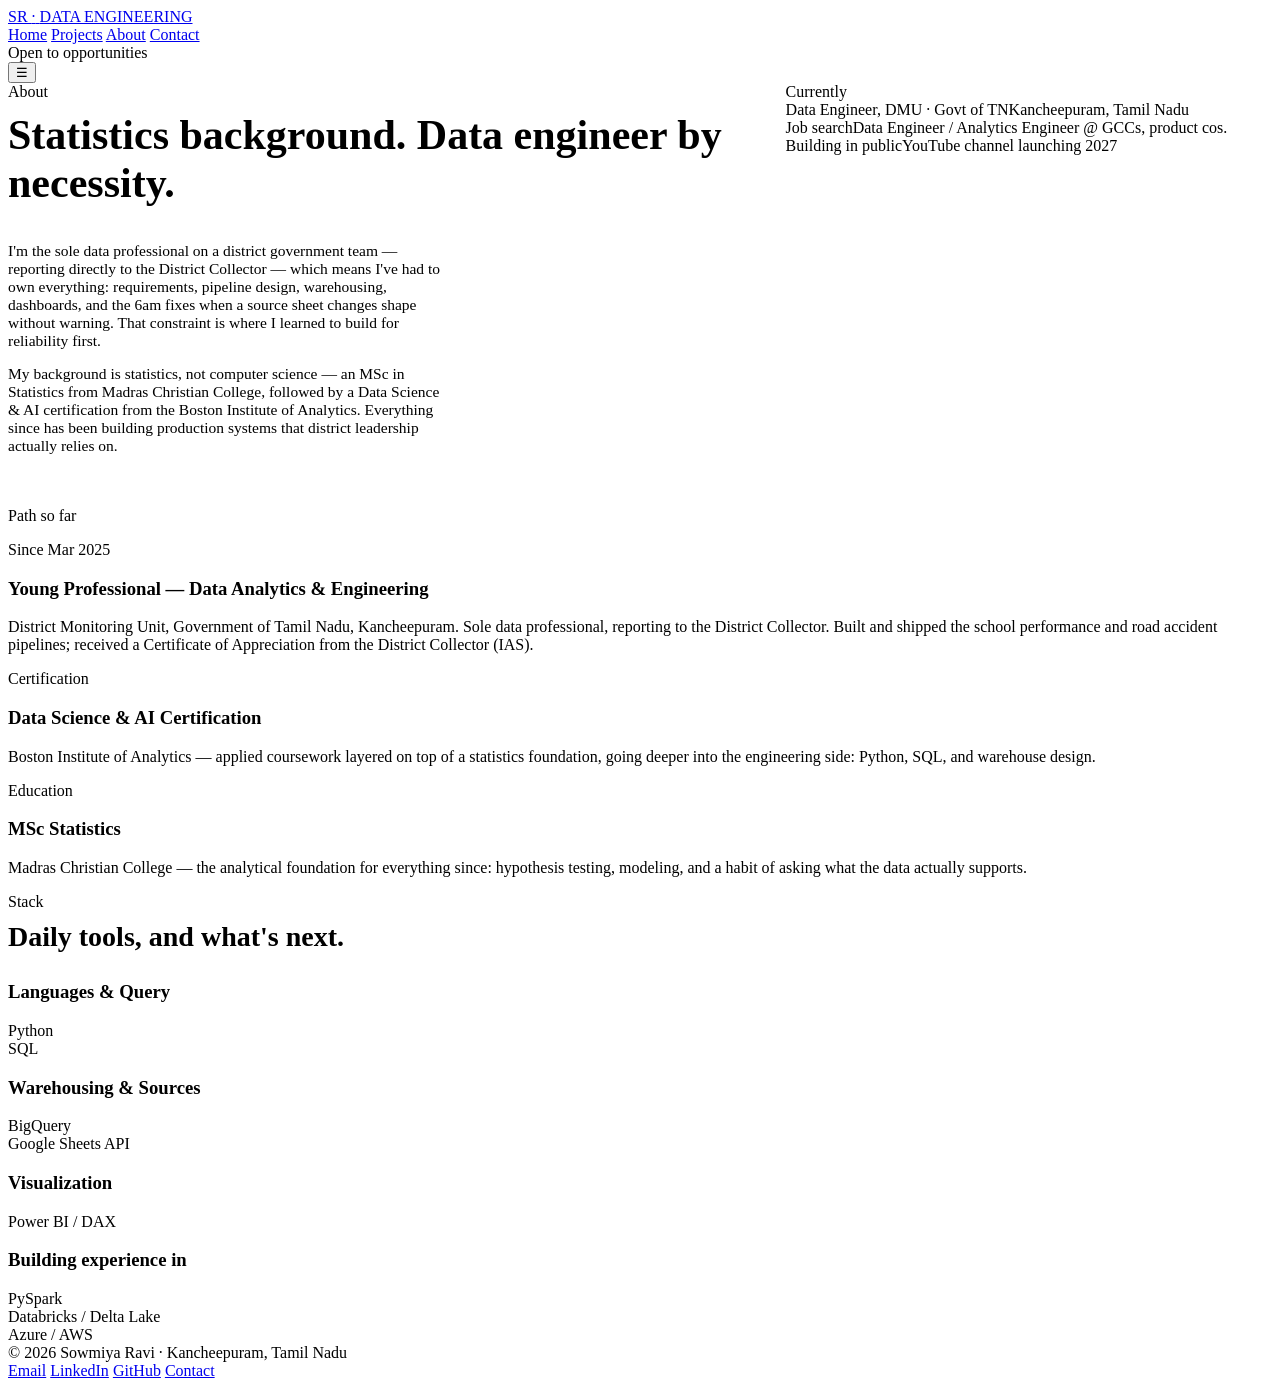
==== about.html @ 7896cc2b "Add files via upload" ====
<!DOCTYPE html>
<html lang="en">
<head>
<meta charset="UTF-8">
<meta name="viewport" content="width=device-width, initial-scale=1.0">
<title>About — Sowmiya Ravi</title>
<link rel="preconnect" href="https://fonts.googleapis.com">
<link rel="preconnect" href="https://fonts.gstatic.com" crossorigin>
<link href="https://fonts.googleapis.com/css2?family=Fraunces:ital,wght@0,300..700;1,400..600&family=Inter:wght@400;500;600;700&family=IBM+Plex+Mono:wght@400;500;600&display=swap" rel="stylesheet">
<link rel="stylesheet" href="css/style.css">
</head>
<body>

<header class="site-header">
  <div class="wrap header-inner">
    <a href="index.html" class="logo">SR <span class="logo-dot">·</span> <span class="logo-sub">DATA ENGINEERING</span></a>
    <nav class="site-nav">
      <a href="index.html">Home</a>
      <a href="projects.html">Projects</a>
      <a href="about.html">About</a>
      <a href="contact.html">Contact</a>
    </nav>
    <div class="status-pill"><span class="dot"></span>Open to opportunities</div>
    <button class="nav-toggle" aria-label="Toggle navigation">☰</button>
  </div>
</header>

<main>
  <section style="padding-bottom:36px;">
    <div class="wrap" style="display:grid;grid-template-columns:1.2fr 0.8fr;gap:48px;align-items:start;">
      <div>
        <span class="eyebrow">About</span>
        <h1 style="font-size:clamp(28px,3.6vw,42px);margin-top:10px;">Statistics background. Data engineer by necessity.</h1>
        <p style="color:var(--ink-soft);font-size:15.5px;margin-top:18px;max-width:56ch;">
          I'm the sole data professional on a district government team — reporting directly to the District Collector — which means I've had to own everything: requirements, pipeline design, warehousing, dashboards, and the 6am fixes when a source sheet changes shape without warning. That constraint is where I learned to build for reliability first.
        </p>
        <p style="color:var(--ink-soft);font-size:15.5px;margin-top:14px;max-width:56ch;">
          My background is statistics, not computer science — an MSc in Statistics from Madras Christian College, followed by a Data Science &amp; AI certification from the Boston Institute of Analytics. Everything since has been building production systems that district leadership actually relies on.
        </p>
      </div>
      <div class="trace">
        <span class="trace-title">Currently</span>
        <div class="trace-path">
          <div class="trace-step on"><span class="t-name">Data Engineer, DMU · Govt of TN</span><span class="t-meta">Kancheepuram, Tamil Nadu</span></div>
          <div class="trace-step on"><span class="t-name">Job search</span><span class="t-meta">Data Engineer / Analytics Engineer @ GCCs, product cos.</span></div>
          <div class="trace-step on"><span class="t-name">Building in public</span><span class="t-meta">YouTube channel launching 2027</span></div>
        </div>
      </div>
    </div>
  </section>

  <!-- TIMELINE -->
  <section class="reveal">
    <div class="wrap">
      <span class="eyebrow">Path so far</span>
      <div class="timeline" style="margin-top:16px;">
        <div class="tl-row">
          <div class="tl-when">Since Mar 2025</div>
          <div class="tl-what">
            <h3>Young Professional — Data Analytics &amp; Engineering</h3>
            <p>District Monitoring Unit, Government of Tamil Nadu, Kancheepuram. Sole data professional, reporting to the District Collector. Built and shipped the school performance and road accident pipelines; received a Certificate of Appreciation from the District Collector (IAS).</p>
          </div>
        </div>
        <div class="tl-row">
          <div class="tl-when">Certification</div>
          <div class="tl-what">
            <h3>Data Science &amp; AI Certification</h3>
            <p>Boston Institute of Analytics — applied coursework layered on top of a statistics foundation, going deeper into the engineering side: Python, SQL, and warehouse design.</p>
          </div>
        </div>
        <div class="tl-row">
          <div class="tl-when">Education</div>
          <div class="tl-what">
            <h3>MSc Statistics</h3>
            <p>Madras Christian College — the analytical foundation for everything since: hypothesis testing, modeling, and a habit of asking what the data actually supports.</p>
          </div>
        </div>
      </div>
    </div>
  </section>

  <!-- SKILLS -->
  <section class="reveal">
    <div class="wrap">
      <span class="eyebrow">Stack</span>
      <h2 style="margin-top:10px;margin-bottom:28px;font-size:clamp(22px,2.6vw,28px);">Daily tools, and what's next.</h2>
      <div class="skill-grid">
        <div class="skill-group">
          <h3>Languages &amp; Query</h3>
          <div class="skill-item"><span>Python</span><span class="dots"><span class="f"></span><span class="f"></span><span class="f"></span><span class="f"></span><span></span></span></div>
          <div class="skill-item"><span>SQL</span><span class="dots"><span class="f"></span><span class="f"></span><span class="f"></span><span class="f"></span><span class="f"></span></span></div>
        </div>
        <div class="skill-group">
          <h3>Warehousing &amp; Sources</h3>
          <div class="skill-item"><span>BigQuery</span><span class="dots"><span class="f"></span><span class="f"></span><span class="f"></span><span class="f"></span><span class="f"></span></span></div>
          <div class="skill-item"><span>Google Sheets API</span><span class="dots"><span class="f"></span><span class="f"></span><span class="f"></span><span class="f"></span><span></span></span></div>
        </div>
        <div class="skill-group">
          <h3>Visualization</h3>
          <div class="skill-item"><span>Power BI / DAX</span><span class="dots"><span class="f"></span><span class="f"></span><span class="f"></span><span class="f"></span><span></span></span></div>
        </div>
        <div class="skill-group">
          <h3>Building experience in</h3>
          <div class="skill-item"><span>PySpark</span><span class="dots"><span class="f"></span><span class="f"></span><span class="f"></span><span></span><span></span></span></div>
          <div class="skill-item"><span>Databricks / Delta Lake</span><span class="dots"><span class="f"></span><span class="f"></span><span class="f"></span><span></span><span></span></span></div>
          <div class="skill-item"><span>Azure / AWS</span><span class="dots"><span class="f"></span><span class="f"></span><span></span><span></span><span></span></span></div>
        </div>
      </div>
    </div>
  </section>
</main>

<footer class="site-footer">
  <div class="wrap footer-inner">
    <span>© 2026 Sowmiya Ravi · Kancheepuram, Tamil Nadu</span>
    <div class="footer-links">
      <a href="mailto:sowmiya.ravi@example.com">Email</a>
      <a href="#">LinkedIn</a>
      <a href="#">GitHub</a>
      <a href="contact.html">Contact</a>
    </div>
  </div>
</footer>

<script src="js/script.js"></script>
</body>
</html>
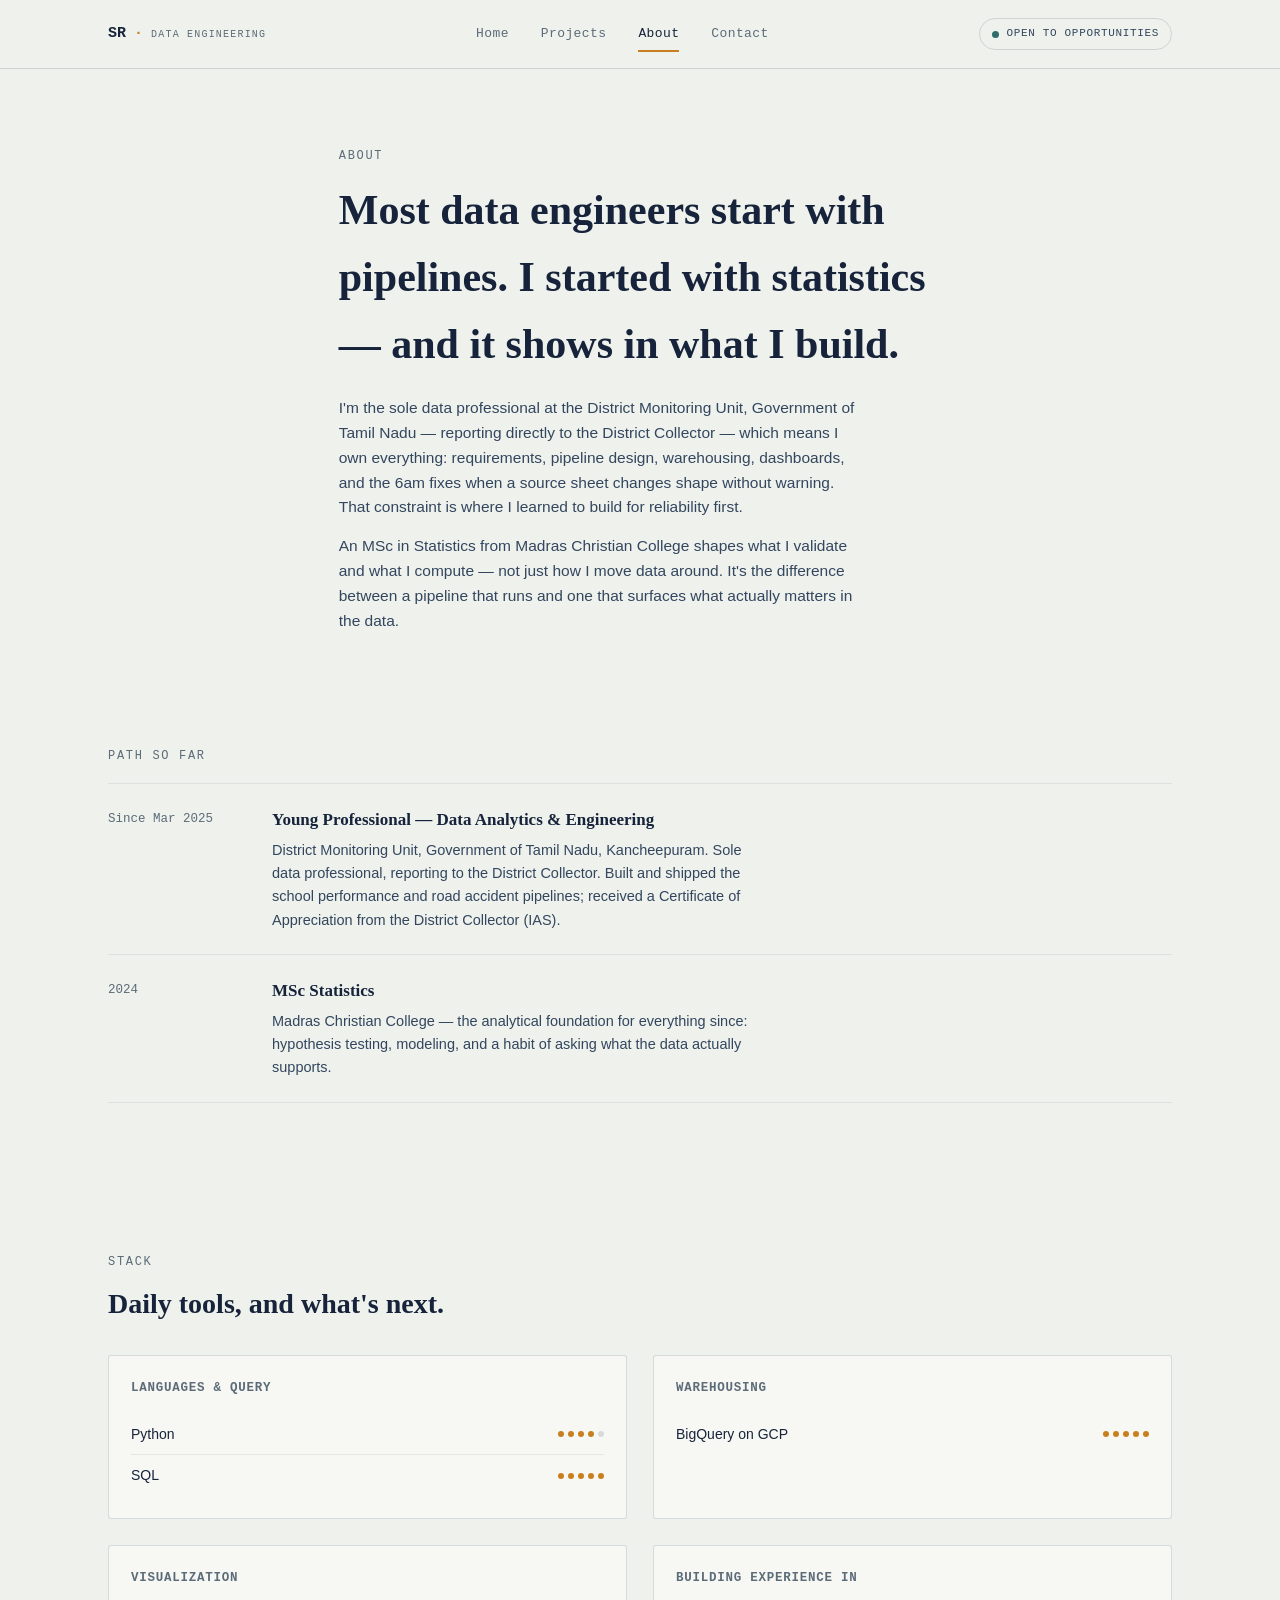
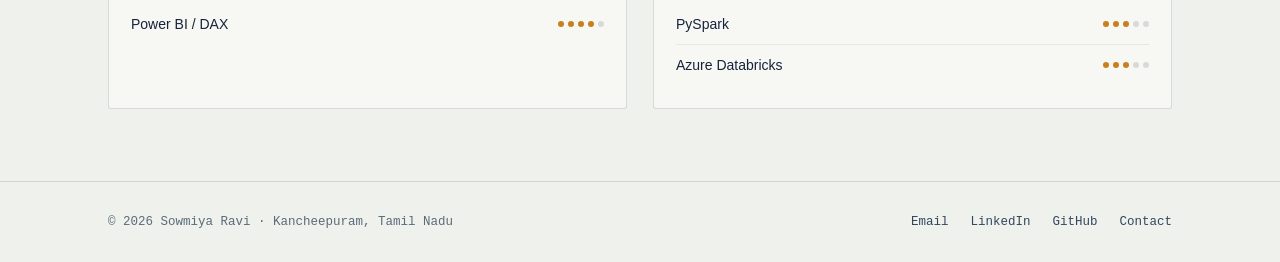
==== commit 314fb37b: "Add files via upload" ====
--- a/about.html
+++ b/about.html
@@ -27,25 +27,15 @@
 
 <main>
   <section style="padding-bottom:36px;">
-    <div class="wrap" style="display:grid;grid-template-columns:1.2fr 0.8fr;gap:48px;align-items:start;">
-      <div>
-        <span class="eyebrow">About</span>
-        <h1 style="font-size:clamp(28px,3.6vw,42px);margin-top:10px;">Statistics background. Data engineer by necessity.</h1>
-        <p style="color:var(--ink-soft);font-size:15.5px;margin-top:18px;max-width:56ch;">
-          I'm the sole data professional on a district government team — reporting directly to the District Collector — which means I've had to own everything: requirements, pipeline design, warehousing, dashboards, and the 6am fixes when a source sheet changes shape without warning. That constraint is where I learned to build for reliability first.
-        </p>
-        <p style="color:var(--ink-soft);font-size:15.5px;margin-top:14px;max-width:56ch;">
-          My background is statistics, not computer science — an MSc in Statistics from Madras Christian College, followed by a Data Science &amp; AI certification from the Boston Institute of Analytics. Everything since has been building production systems that district leadership actually relies on.
-        </p>
-      </div>
-      <div class="trace">
-        <span class="trace-title">Currently</span>
-        <div class="trace-path">
-          <div class="trace-step on"><span class="t-name">Data Engineer, DMU · Govt of TN</span><span class="t-meta">Kancheepuram, Tamil Nadu</span></div>
-          <div class="trace-step on"><span class="t-name">Job search</span><span class="t-meta">Data Engineer / Analytics Engineer @ GCCs, product cos.</span></div>
-          <div class="trace-step on"><span class="t-name">Building in public</span><span class="t-meta">YouTube channel launching 2027</span></div>
-        </div>
-      </div>
+    <div class="wrap" style="max-width:74ch;">
+      <span class="eyebrow">About</span>
+      <h1 style="font-size:clamp(28px,3.6vw,42px);margin-top:10px;">Most data engineers start with pipelines. I started with statistics — and it shows in what I build.</h1>
+      <p style="color:var(--ink-soft);font-size:15.5px;margin-top:18px;max-width:60ch;">
+        I'm the sole data professional at the District Monitoring Unit, Government of Tamil Nadu — reporting directly to the District Collector — which means I own everything: requirements, pipeline design, warehousing, dashboards, and the 6am fixes when a source sheet changes shape without warning. That constraint is where I learned to build for reliability first.
+      </p>
+      <p style="color:var(--ink-soft);font-size:15.5px;margin-top:14px;max-width:60ch;">
+        An MSc in Statistics from Madras Christian College shapes what I validate and what I compute — not just how I move data around. It's the difference between a pipeline that runs and one that surfaces what actually matters in the data.
+      </p>
     </div>
   </section>
 
@@ -62,14 +52,7 @@
           </div>
         </div>
         <div class="tl-row">
-          <div class="tl-when">Certification</div>
-          <div class="tl-what">
-            <h3>Data Science &amp; AI Certification</h3>
-            <p>Boston Institute of Analytics — applied coursework layered on top of a statistics foundation, going deeper into the engineering side: Python, SQL, and warehouse design.</p>
-          </div>
-        </div>
-        <div class="tl-row">
-          <div class="tl-when">Education</div>
+          <div class="tl-when">2024</div>
           <div class="tl-what">
             <h3>MSc Statistics</h3>
             <p>Madras Christian College — the analytical foundation for everything since: hypothesis testing, modeling, and a habit of asking what the data actually supports.</p>
@@ -91,9 +74,8 @@
           <div class="skill-item"><span>SQL</span><span class="dots"><span class="f"></span><span class="f"></span><span class="f"></span><span class="f"></span><span class="f"></span></span></div>
         </div>
         <div class="skill-group">
-          <h3>Warehousing &amp; Sources</h3>
-          <div class="skill-item"><span>BigQuery</span><span class="dots"><span class="f"></span><span class="f"></span><span class="f"></span><span class="f"></span><span class="f"></span></span></div>
-          <div class="skill-item"><span>Google Sheets API</span><span class="dots"><span class="f"></span><span class="f"></span><span class="f"></span><span class="f"></span><span></span></span></div>
+          <h3>Warehousing</h3>
+          <div class="skill-item"><span>BigQuery on GCP</span><span class="dots"><span class="f"></span><span class="f"></span><span class="f"></span><span class="f"></span><span class="f"></span></span></div>
         </div>
         <div class="skill-group">
           <h3>Visualization</h3>
@@ -102,8 +84,7 @@
         <div class="skill-group">
           <h3>Building experience in</h3>
           <div class="skill-item"><span>PySpark</span><span class="dots"><span class="f"></span><span class="f"></span><span class="f"></span><span></span><span></span></span></div>
-          <div class="skill-item"><span>Databricks / Delta Lake</span><span class="dots"><span class="f"></span><span class="f"></span><span class="f"></span><span></span><span></span></span></div>
-          <div class="skill-item"><span>Azure / AWS</span><span class="dots"><span class="f"></span><span class="f"></span><span></span><span></span><span></span></span></div>
+          <div class="skill-item"><span>Azure Databricks</span><span class="dots"><span class="f"></span><span class="f"></span><span class="f"></span><span></span><span></span></span></div>
         </div>
       </div>
     </div>
@@ -114,9 +95,9 @@
   <div class="wrap footer-inner">
     <span>© 2026 Sowmiya Ravi · Kancheepuram, Tamil Nadu</span>
     <div class="footer-links">
-      <a href="mailto:sowmiya.ravi@example.com">Email</a>
-      <a href="#">LinkedIn</a>
-      <a href="#">GitHub</a>
+      <a href="mailto:sowmiyar1022@gmail.com">Email</a>
+      <a href="https://www.linkedin.com/in/sowmiyarvm/" target="_blank" rel="noopener">LinkedIn</a>
+      <a href="https://github.com/sowmiya-2210" target="_blank" rel="noopener">GitHub</a>
       <a href="contact.html">Contact</a>
     </div>
   </div>
--- a/css/style.css
+++ b/css/style.css
@@ -0,0 +1,290 @@
+/* =========================================================
+   SOWMIYA RAVI — PORTFOLIO
+   Design concept: "Field Record" — the visual language of a
+   district monitoring console. Sowmiya's real work turns raw
+   field data (school registers, accident FIRs) into pipelines
+   and dashboards a District Collector reads every morning.
+   The site borrows that vocabulary: record IDs, status dots,
+   monospace stats, thin ruled lines, a traced data path.
+   ========================================================= */
+
+:root{
+  --paper:      #EEF1EC;
+  --paper-dim:  #E4E8E1;
+  --card:       #F7F8F4;
+  --ink:        #16233A;
+  --ink-soft:   #33465E;
+  --slate:      #5C6B78;
+  --slate-dim:  #8C97A2;
+  --amber:      #C97F1E;
+  --amber-soft: #E7B266;
+  --teal:       #2E6E68;
+  --line:       rgba(22,35,58,0.14);
+  --line-soft:  rgba(22,35,58,0.08);
+
+  --display: "Fraunces", "Iowan Old Style", Georgia, serif;
+  --body:    "Inter", -apple-system, BlinkMacSystemFont, "Segoe UI", sans-serif;
+  --mono:    "IBM Plex Mono", "SFMono-Regular", Menlo, monospace;
+
+  --wrap: 1120px;
+  --radius: 3px;
+}
+
+*{ box-sizing: border-box; }
+html{ scroll-behavior: smooth; }
+body{
+  margin:0;
+  background: var(--paper);
+  color: var(--ink);
+  font-family: var(--body);
+  font-size: 16px;
+  line-height: 1.6;
+  -webkit-font-smoothing: antialiased;
+}
+@media (prefers-reduced-motion: reduce){
+  html{ scroll-behavior:auto; }
+  *{ animation-duration: 0.01ms !important; animation-iteration-count:1 !important; transition-duration: 0.01ms !important; }
+}
+
+.wrap{ max-width: var(--wrap); margin: 0 auto; padding: 0 28px; }
+
+a{ color: inherit; text-decoration: none; }
+:focus-visible{ outline: 2px solid var(--amber); outline-offset: 3px; }
+
+h1,h2,h3{ font-family: var(--display); font-weight: 600; margin: 0; color: var(--ink); }
+p{ margin: 0; }
+
+.eyebrow{
+  font-family: var(--mono);
+  font-size: 12px;
+  letter-spacing: 0.14em;
+  text-transform: uppercase;
+  color: var(--slate);
+}
+.eyebrow .amber{ color: var(--amber); }
+
+/* ---------- HEADER ---------- */
+.site-header{
+  position: sticky; top:0; z-index: 50;
+  background: rgba(238,241,236,0.92);
+  backdrop-filter: blur(6px);
+  border-bottom: 1px solid var(--line);
+}
+.header-inner{
+  display:flex; align-items:center; justify-content:space-between;
+  height: 68px;
+}
+.logo{
+  display:flex; align-items:baseline; gap:8px;
+  font-family: var(--mono); font-weight:600; font-size: 15px; color: var(--ink);
+}
+.logo .logo-dot{ color: var(--amber); }
+.logo .logo-sub{ font-size: 10px; letter-spacing: 0.12em; color: var(--slate); font-weight:500; }
+
+.site-nav{ display:flex; gap: 32px; }
+.site-nav a{
+  font-family: var(--mono); font-size: 13px; color: var(--slate);
+  letter-spacing: 0.03em; position:relative; padding: 4px 0;
+}
+.site-nav a:hover{ color: var(--ink); }
+.site-nav a.active{ color: var(--ink); }
+.site-nav a.active::after{
+  content:""; position:absolute; left:0; right:0; bottom:-4px; height:2px; background: var(--amber);
+}
+
+.status-pill{
+  display:flex; align-items:center; gap:8px;
+  font-family: var(--mono); font-size: 11px; letter-spacing: 0.06em;
+  color: var(--ink-soft); border:1px solid var(--line); border-radius: 999px;
+  padding: 6px 12px; text-transform: uppercase;
+}
+.status-pill .dot{
+  width:7px; height:7px; border-radius:50%; background: var(--teal);
+  box-shadow: 0 0 0 0 rgba(46,110,104,0.5);
+  animation: pulse 2.4s infinite;
+}
+@keyframes pulse{
+  0%{ box-shadow: 0 0 0 0 rgba(46,110,104,0.45); }
+  70%{ box-shadow: 0 0 0 6px rgba(46,110,104,0); }
+  100%{ box-shadow: 0 0 0 0 rgba(46,110,104,0); }
+}
+
+.nav-toggle{ display:none; }
+
+/* ---------- BUTTONS ---------- */
+.btn{
+  display:inline-flex; align-items:center; gap:8px;
+  font-family: var(--mono); font-size: 13px; letter-spacing: 0.02em;
+  padding: 12px 20px; border-radius: var(--radius); border:1px solid var(--ink);
+  transition: transform .15s ease, background .15s ease, color .15s ease;
+}
+.btn-primary{ background: var(--ink); color: var(--paper); }
+.btn-primary:hover{ background: var(--amber); border-color: var(--amber); color: var(--ink); transform: translateY(-1px); }
+.btn-ghost{ background: transparent; color: var(--ink); }
+.btn-ghost:hover{ background: var(--ink); color: var(--paper); transform: translateY(-1px); }
+.btn-ghost.on-dark{ border-color: rgba(238,241,236,0.4); color: var(--paper); }
+.btn-ghost.on-dark:hover{ background: var(--paper); color: var(--ink); }
+
+/* ---------- HERO ---------- */
+.hero{ padding: 88px 0 64px; }
+.hero-grid{ display:grid; grid-template-columns: 1.05fr 0.95fr; gap: 56px; align-items:center; }
+.hero h1{
+  font-size: clamp(34px, 4.6vw, 56px); line-height: 1.08; margin: 18px 0 22px;
+  letter-spacing: -0.01em;
+}
+.hero h1 em{ font-style: italic; color: var(--amber); }
+.hero-sub{ font-size: 17px; color: var(--ink-soft); max-width: 46ch; margin-bottom: 32px; }
+.hero-actions{ display:flex; gap: 14px; flex-wrap: wrap; }
+
+/* pipeline trace — signature element */
+.trace{
+  font-family: var(--mono); border:1px solid var(--line); background: var(--card);
+  border-radius: var(--radius); padding: 22px;
+}
+.trace-title{ font-size: 11px; letter-spacing: 0.1em; color: var(--slate); text-transform: uppercase; margin-bottom: 18px; display:block; }
+.trace-path{ position:relative; padding-left: 18px; }
+.trace-path::before{
+  content:""; position:absolute; left:5px; top:6px; bottom:6px; width:1px;
+  background: repeating-linear-gradient(to bottom, var(--slate-dim) 0 4px, transparent 4px 9px);
+}
+.trace-step{ position:relative; padding: 0 0 22px 20px; }
+.trace-step:last-child{ padding-bottom: 0; }
+.trace-step::before{
+  content:""; position:absolute; left:-3px; top:3px; width:9px; height:9px; border-radius:50%;
+  background: var(--paper); border: 2px solid var(--amber);
+}
+.trace-step.on::before{ background: var(--amber); }
+.trace-step .t-name{ font-size: 14px; color: var(--ink); font-weight:500; }
+.trace-step .t-meta{ font-size: 11.5px; color: var(--slate); display:block; margin-top: 2px; }
+
+/* ---------- STAT ROW ---------- */
+.stats{ border-top: 1px solid var(--line); border-bottom: 1px solid var(--line); padding: 0; }
+.stats-grid{ display:grid; grid-template-columns: repeat(4,1fr); }
+.stat{ padding: 30px 28px; border-left: 1px solid var(--line); }
+.stat:first-child{ border-left: none; }
+.stat .num{ font-family: var(--display); font-size: 34px; color: var(--ink); }
+.stat .num .unit{ font-size: 18px; color: var(--amber); }
+.stat .num.num-compare{ font-size: 22px; letter-spacing: -0.01em; }
+.stat .label{ font-family: var(--mono); font-size: 11.5px; color: var(--slate); text-transform: uppercase; letter-spacing: 0.06em; margin-top: 6px; }
+
+/* ---------- SECTION SCAFFOLDING ---------- */
+section{ padding: 72px 0; }
+.section-head{ display:flex; align-items:flex-end; justify-content:space-between; margin-bottom: 40px; gap: 24px; flex-wrap: wrap; }
+.section-head h2{ font-size: clamp(24px,3vw,32px); margin-top: 8px; }
+.section-link{ font-family: var(--mono); font-size: 13px; color: var(--ink-soft); border-bottom: 1px solid var(--ink-soft); padding-bottom: 2px; white-space: nowrap; }
+.section-link:hover{ color: var(--amber); border-color: var(--amber); }
+
+/* ---------- RECORD CARDS (projects) ---------- */
+.records{ display:flex; flex-direction: column; gap: 18px; }
+.record{
+  border:1px solid var(--line); border-radius: var(--radius); background: var(--card);
+  padding: 30px; display:grid; grid-template-columns: 100px 1fr auto; gap: 26px; align-items:start;
+  transition: border-color .15s ease, transform .15s ease;
+}
+.record:hover{ border-color: var(--ink-soft); transform: translateY(-2px); }
+.record .rec-id{ font-family: var(--mono); font-size: 12px; color: var(--slate-dim); padding-top: 4px; }
+.record .rec-id .n{ display:block; font-size: 22px; color: var(--ink); font-family: var(--display); }
+.record h3{ font-size: 21px; margin-bottom: 8px; }
+.record p.desc{ color: var(--ink-soft); font-size: 14.5px; max-width: 62ch; margin-bottom: 14px; }
+.tag-row{ display:flex; gap:8px; flex-wrap: wrap; }
+.tag{
+  font-family: var(--mono); font-size: 11px; letter-spacing: 0.03em; color: var(--ink-soft);
+  border: 1px solid var(--line); padding: 4px 9px; border-radius: 999px; background: var(--paper);
+}
+.rec-status{ text-align:right; }
+.badge{
+  font-family: var(--mono); font-size: 10.5px; letter-spacing: 0.08em; text-transform: uppercase;
+  padding: 5px 10px; border-radius: 999px; display:inline-flex; align-items:center; gap:6px;
+}
+.badge.live{ background: rgba(46,110,104,0.12); color: var(--teal); }
+.badge.done{ background: rgba(201,127,30,0.12); color: var(--amber); }
+.badge .dot{ width:6px; height:6px; border-radius:50%; background: currentColor; }
+
+@media (max-width: 720px){
+  .record{ grid-template-columns: 1fr; }
+  .rec-status{ text-align:left; }
+}
+
+/* ---------- DARK BAND ---------- */
+.band-dark{ background: var(--ink); color: var(--paper); }
+.band-dark .eyebrow{ color: var(--amber-soft); }
+.band-dark h2, .band-dark h3{ color: var(--paper); }
+.band-dark p{ color: rgba(238,241,236,0.72); }
+
+/* ---------- CHIP LIST (targets) ---------- */
+.chip-list{ display:flex; flex-wrap:wrap; gap: 10px; }
+.chip{
+  font-family: var(--mono); font-size: 13px; border: 1px solid rgba(238,241,236,0.28);
+  padding: 9px 16px; border-radius: var(--radius);
+}
+
+/* ---------- FOOTER ---------- */
+.site-footer{ border-top: 1px solid var(--line); padding: 30px 0; }
+.footer-inner{ display:flex; justify-content:space-between; align-items:center; flex-wrap:wrap; gap: 14px; }
+.footer-inner span{ font-family: var(--mono); font-size: 12.5px; color: var(--slate); }
+.footer-links{ display:flex; gap: 22px; }
+.footer-links a{ font-family: var(--mono); font-size: 12.5px; color: var(--ink-soft); }
+.footer-links a:hover{ color: var(--amber); }
+
+/* ---------- REVEAL ---------- */
+.reveal{ opacity: 0; transform: translateY(14px); transition: opacity .6s ease, transform .6s ease; }
+.reveal.in-view{ opacity: 1; transform: translateY(0); }
+
+/* ---------- ABOUT / TIMELINE ---------- */
+.timeline{ display:flex; flex-direction: column; }
+.tl-row{
+  display:grid; grid-template-columns: 140px 1fr; gap: 24px; padding: 22px 0;
+  border-top: 1px solid var(--line-soft);
+}
+.tl-row:last-child{ border-bottom: 1px solid var(--line-soft); }
+.tl-when{ font-family: var(--mono); font-size: 12.5px; color: var(--slate); padding-top: 3px; }
+.tl-what h3{ font-size: 17px; margin-bottom: 6px; }
+.tl-what p{ color: var(--ink-soft); font-size: 14.5px; max-width: 60ch; }
+
+.skill-grid{ display:grid; grid-template-columns: repeat(2, 1fr); gap: 26px; }
+.skill-group{ border: 1px solid var(--line); border-radius: var(--radius); padding: 22px; background: var(--card); }
+.skill-group h3{ font-family: var(--mono); font-size: 12.5px; letter-spacing: 0.06em; text-transform: uppercase; color: var(--slate); margin-bottom: 16px; font-weight: 600; }
+.skill-item{ display:flex; justify-content:space-between; align-items:center; padding: 9px 0; border-top: 1px solid var(--line-soft); font-size: 14px; }
+.skill-item:first-of-type{ border-top: none; }
+.dots{ display:flex; gap: 4px; }
+.dots span{ width:6px; height:6px; border-radius:50%; background: var(--line); }
+.dots span.f{ background: var(--amber); }
+
+@media (max-width: 720px){ .skill-grid{ grid-template-columns: 1fr; } }
+
+/* ---------- CONTACT ---------- */
+.contact-card{
+  border: 1px solid var(--line); border-radius: var(--radius); background: var(--card);
+  padding: 40px; display:grid; grid-template-columns: 1fr 1fr; gap: 40px;
+}
+.contact-field{ padding: 16px 0; border-top: 1px solid var(--line-soft); }
+.contact-field:first-child{ border-top:none; }
+.contact-field .k{ font-family: var(--mono); font-size: 11px; letter-spacing: 0.08em; text-transform: uppercase; color: var(--slate); }
+.contact-field .v{ font-size: 17px; margin-top: 6px; }
+.contact-field .v a:hover{ color: var(--amber); }
+
+@media (max-width: 780px){ .contact-card{ grid-template-columns: 1fr; padding: 28px; } }
+
+/* ---------- RESPONSIVE ---------- */
+@media (max-width: 900px){
+  .hero-grid{ grid-template-columns: 1fr; }
+  .stats-grid{ grid-template-columns: repeat(2,1fr); }
+  .stat:nth-child(3){ border-left:none; }
+}
+@media (max-width: 640px){
+  .site-nav{
+    position: fixed; inset: 68px 0 auto 0; background: var(--paper); border-bottom: 1px solid var(--line);
+    flex-direction: column; padding: 18px 28px; gap: 18px; transform: translateY(-8px); opacity:0; pointer-events:none;
+    transition: opacity .18s ease, transform .18s ease;
+  }
+  .site-nav.open{ opacity:1; transform: translateY(0); pointer-events:auto; }
+  .nav-toggle{
+    display:block; background:none; border: 1px solid var(--line); border-radius: var(--radius);
+    width: 38px; height: 34px; font-family: var(--mono);
+  }
+  .status-pill{ display:none; }
+  .stats-grid{ grid-template-columns: 1fr; }
+  .stat{ border-left:none; border-top: 1px solid var(--line); }
+  .stat:first-child{ border-top:none; }
+  .record{ padding: 22px; }
+}
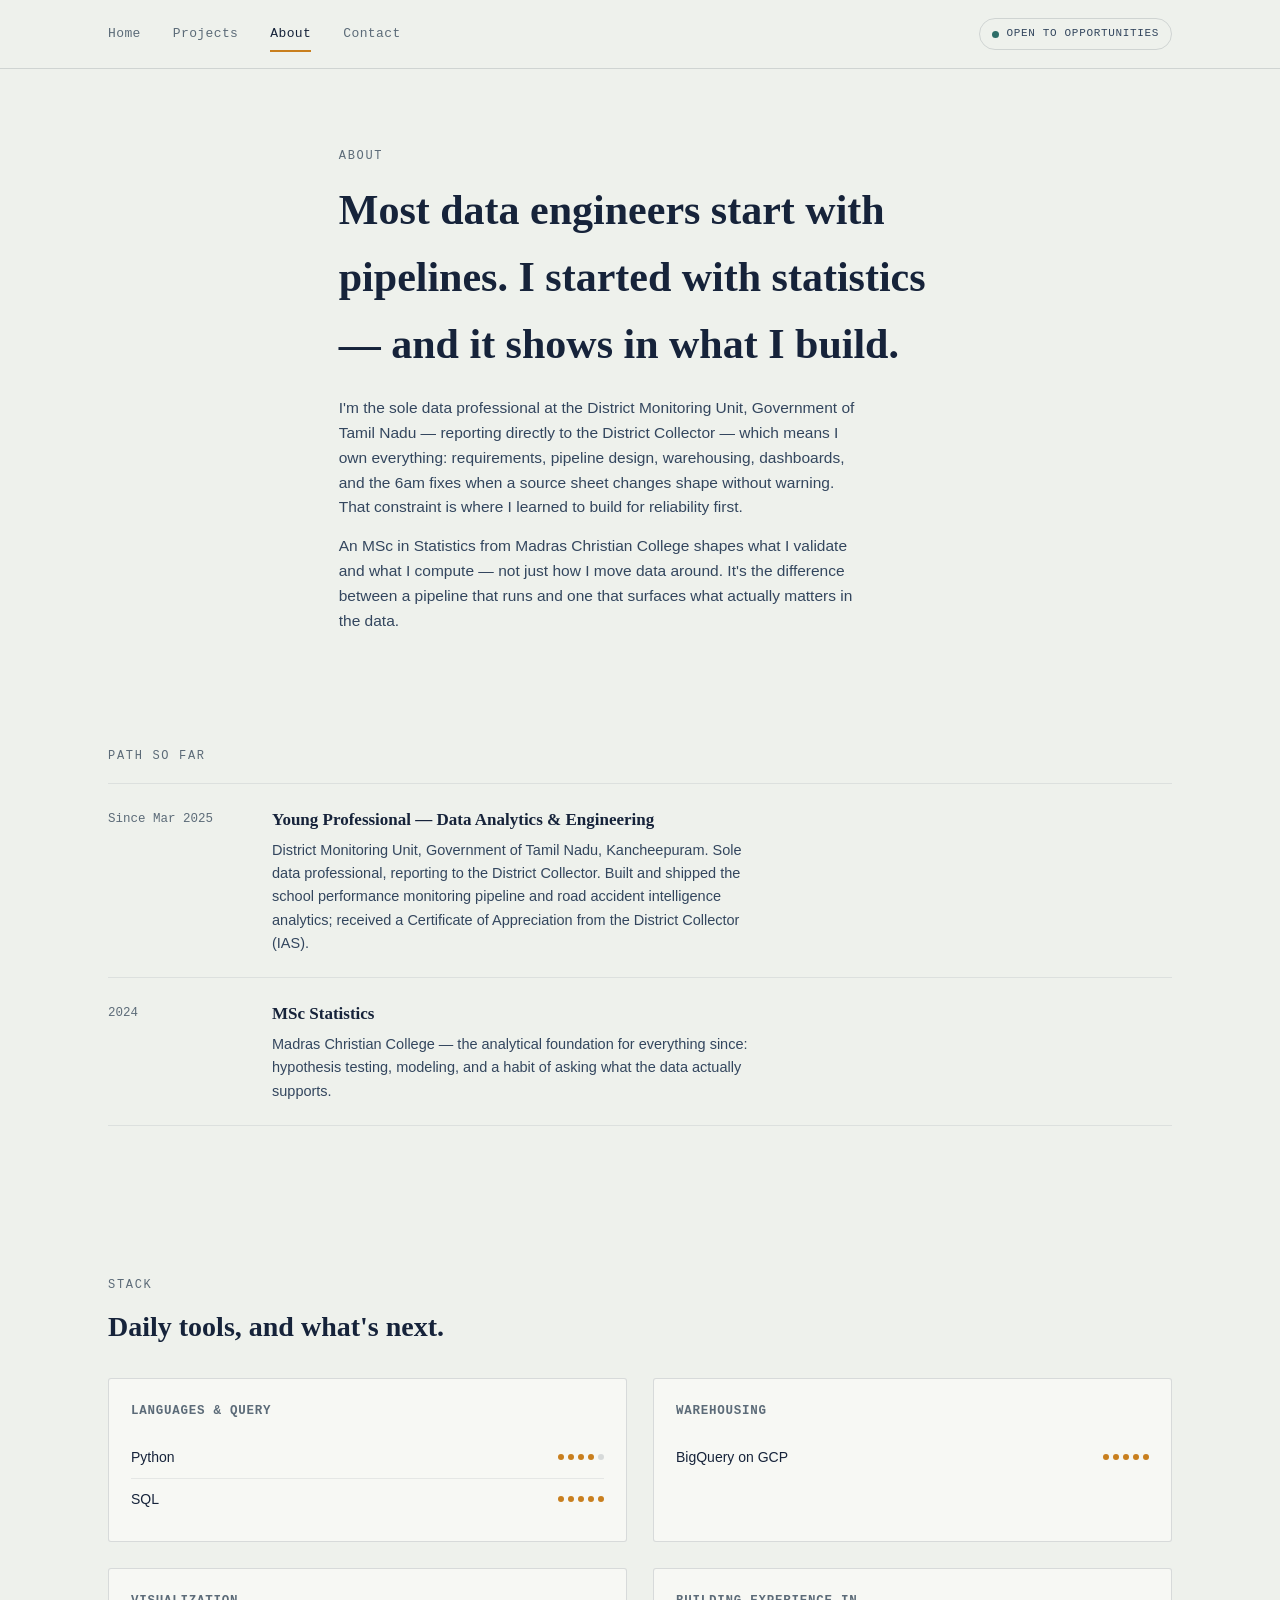
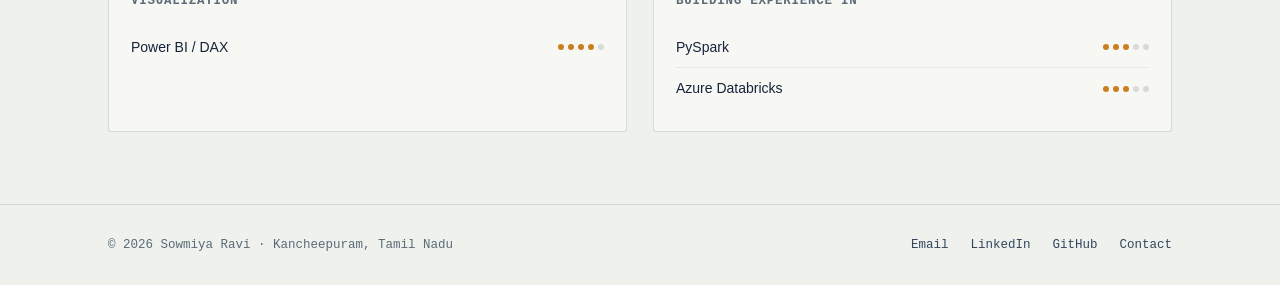
==== commit 63f76fdc: "Add files via upload" ====
--- a/about.html
+++ b/about.html
@@ -13,7 +13,6 @@
 
 <header class="site-header">
   <div class="wrap header-inner">
-    <a href="index.html" class="logo">SR <span class="logo-dot">·</span> <span class="logo-sub">DATA ENGINEERING</span></a>
     <nav class="site-nav">
       <a href="index.html">Home</a>
       <a href="projects.html">Projects</a>
@@ -48,7 +47,7 @@
           <div class="tl-when">Since Mar 2025</div>
           <div class="tl-what">
             <h3>Young Professional — Data Analytics &amp; Engineering</h3>
-            <p>District Monitoring Unit, Government of Tamil Nadu, Kancheepuram. Sole data professional, reporting to the District Collector. Built and shipped the school performance and road accident pipelines; received a Certificate of Appreciation from the District Collector (IAS).</p>
+            <p>District Monitoring Unit, Government of Tamil Nadu, Kancheepuram. Sole data professional, reporting to the District Collector. Built and shipped the school performance monitoring pipeline and road accident intelligence analytics; received a Certificate of Appreciation from the District Collector (IAS).</p>
           </div>
         </div>
         <div class="tl-row">
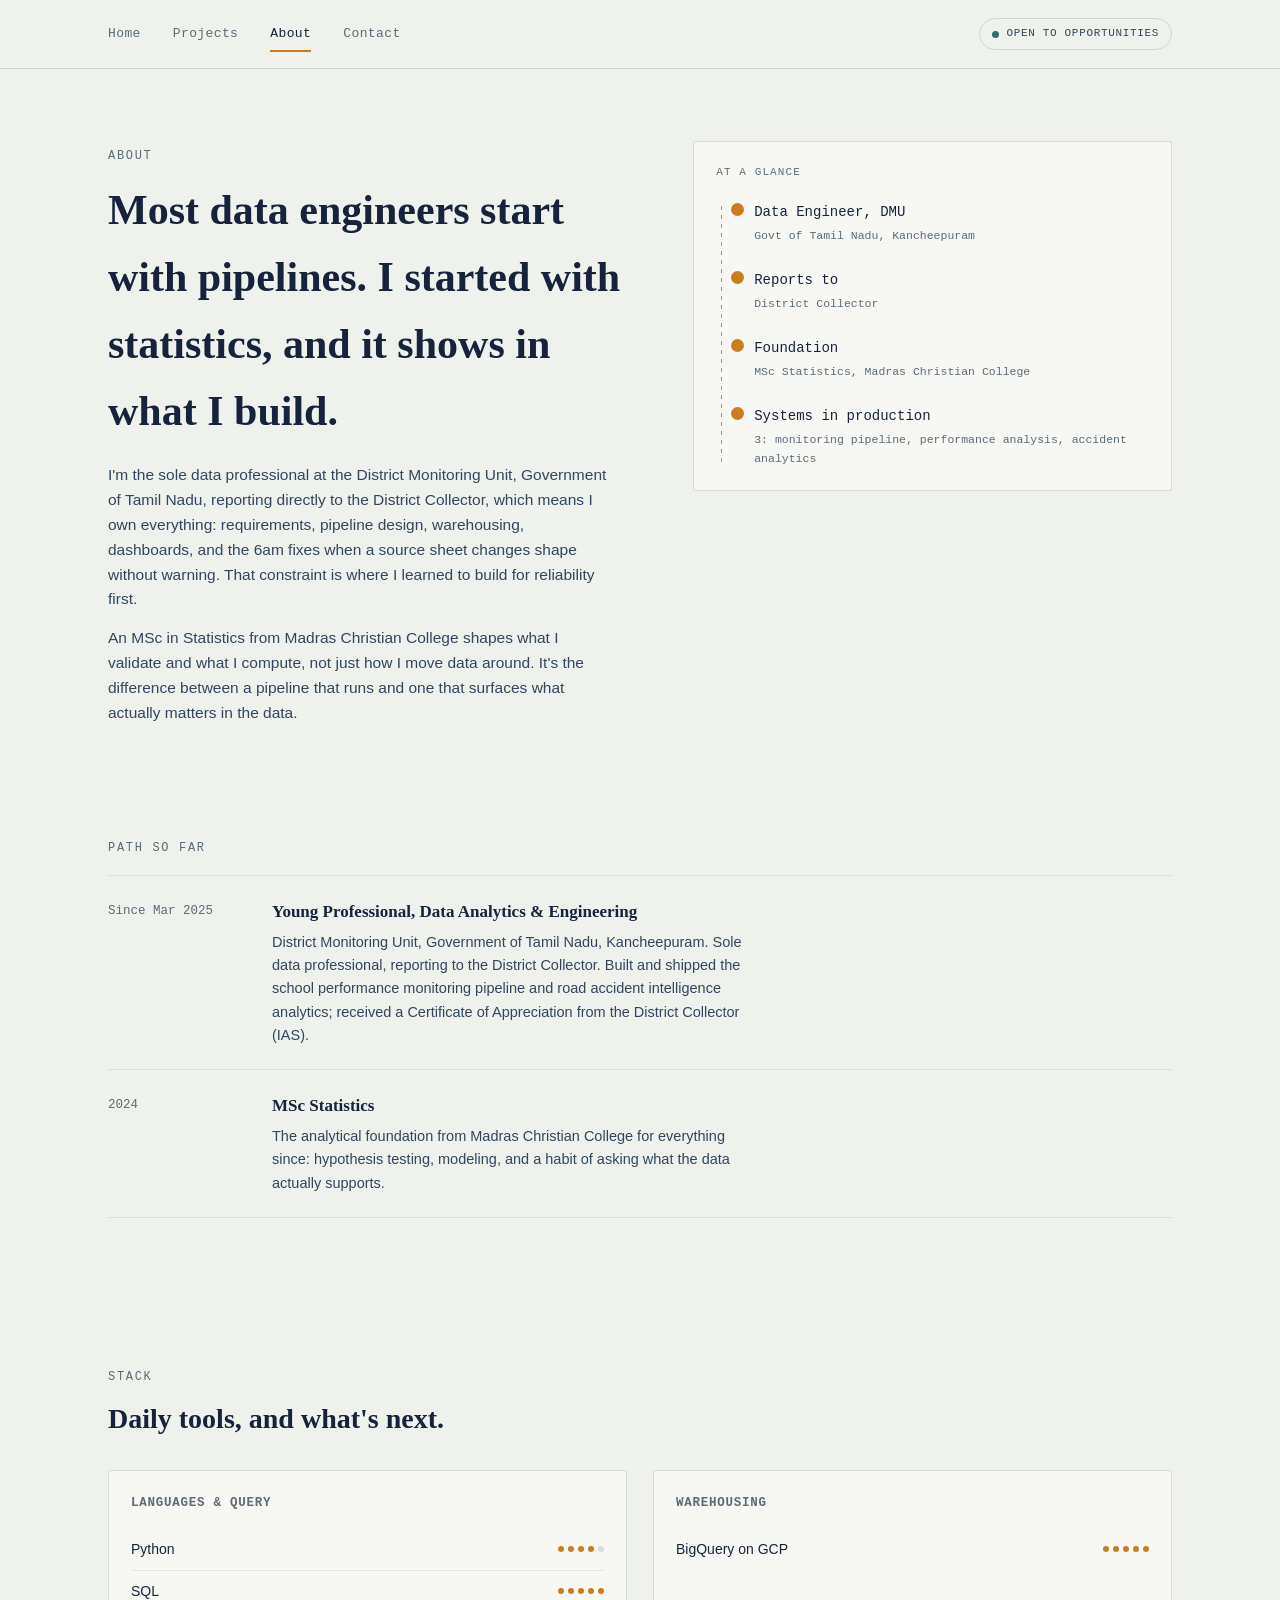
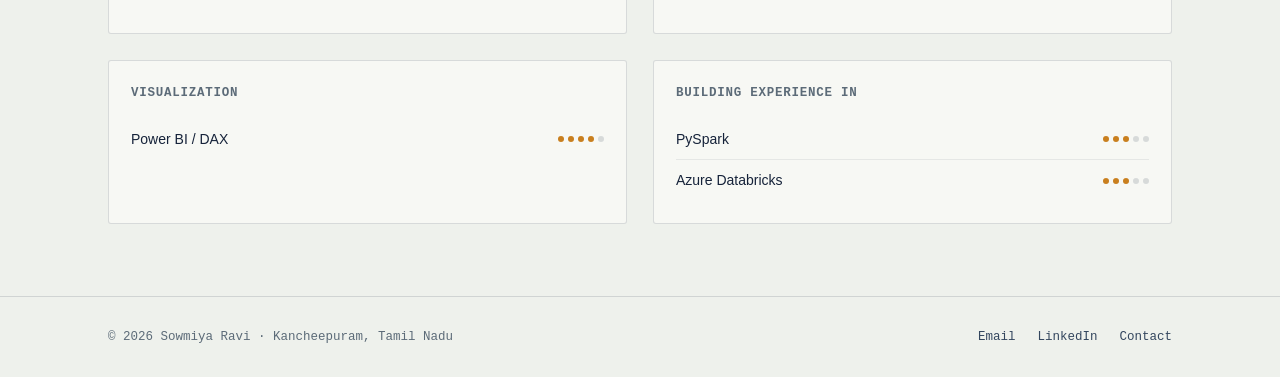
==== commit 2be5ced2: "Add files via upload" ====
--- a/about.html
+++ b/about.html
@@ -3,7 +3,7 @@
 <head>
 <meta charset="UTF-8">
 <meta name="viewport" content="width=device-width, initial-scale=1.0">
-<title>About — Sowmiya Ravi</title>
+<title>About: Sowmiya Ravi</title>
 <link rel="preconnect" href="https://fonts.googleapis.com">
 <link rel="preconnect" href="https://fonts.gstatic.com" crossorigin>
 <link href="https://fonts.googleapis.com/css2?family=Fraunces:ital,wght@0,300..700;1,400..600&family=Inter:wght@400;500;600;700&family=IBM+Plex+Mono:wght@400;500;600&display=swap" rel="stylesheet">
@@ -26,15 +26,27 @@
 
 <main>
   <section style="padding-bottom:36px;">
-    <div class="wrap" style="max-width:74ch;">
-      <span class="eyebrow">About</span>
-      <h1 style="font-size:clamp(28px,3.6vw,42px);margin-top:10px;">Most data engineers start with pipelines. I started with statistics — and it shows in what I build.</h1>
-      <p style="color:var(--ink-soft);font-size:15.5px;margin-top:18px;max-width:60ch;">
-        I'm the sole data professional at the District Monitoring Unit, Government of Tamil Nadu — reporting directly to the District Collector — which means I own everything: requirements, pipeline design, warehousing, dashboards, and the 6am fixes when a source sheet changes shape without warning. That constraint is where I learned to build for reliability first.
-      </p>
-      <p style="color:var(--ink-soft);font-size:15.5px;margin-top:14px;max-width:60ch;">
-        An MSc in Statistics from Madras Christian College shapes what I validate and what I compute — not just how I move data around. It's the difference between a pipeline that runs and one that surfaces what actually matters in the data.
-      </p>
+    <div class="wrap hero-grid" style="align-items:start;">
+      <div>
+        <span class="eyebrow">About</span>
+        <h1 style="font-size:clamp(28px,3.6vw,42px);margin-top:10px;">Most data engineers start with pipelines. I started with statistics, and it shows in what I build.</h1>
+        <p style="color:var(--ink-soft);font-size:15.5px;margin-top:18px;max-width:58ch;">
+          I'm the sole data professional at the District Monitoring Unit, Government of Tamil Nadu, reporting directly to the District Collector, which means I own everything: requirements, pipeline design, warehousing, dashboards, and the 6am fixes when a source sheet changes shape without warning. That constraint is where I learned to build for reliability first.
+        </p>
+        <p style="color:var(--ink-soft);font-size:15.5px;margin-top:14px;max-width:58ch;">
+          An MSc in Statistics from Madras Christian College shapes what I validate and what I compute, not just how I move data around. It's the difference between a pipeline that runs and one that surfaces what actually matters in the data.
+        </p>
+      </div>
+
+      <div class="trace reveal">
+        <span class="trace-title">At a glance</span>
+        <div class="trace-path">
+          <div class="trace-step on"><span class="t-name">Data Engineer, DMU</span><span class="t-meta">Govt of Tamil Nadu, Kancheepuram</span></div>
+          <div class="trace-step on"><span class="t-name">Reports to</span><span class="t-meta">District Collector</span></div>
+          <div class="trace-step on"><span class="t-name">Foundation</span><span class="t-meta">MSc Statistics, Madras Christian College</span></div>
+          <div class="trace-step on"><span class="t-name">Systems in production</span><span class="t-meta">3: monitoring pipeline, performance analysis, accident analytics</span></div>
+        </div>
+      </div>
     </div>
   </section>
 
@@ -46,7 +58,7 @@
         <div class="tl-row">
           <div class="tl-when">Since Mar 2025</div>
           <div class="tl-what">
-            <h3>Young Professional — Data Analytics &amp; Engineering</h3>
+            <h3>Young Professional, Data Analytics &amp; Engineering</h3>
             <p>District Monitoring Unit, Government of Tamil Nadu, Kancheepuram. Sole data professional, reporting to the District Collector. Built and shipped the school performance monitoring pipeline and road accident intelligence analytics; received a Certificate of Appreciation from the District Collector (IAS).</p>
           </div>
         </div>
@@ -54,7 +66,7 @@
           <div class="tl-when">2024</div>
           <div class="tl-what">
             <h3>MSc Statistics</h3>
-            <p>Madras Christian College — the analytical foundation for everything since: hypothesis testing, modeling, and a habit of asking what the data actually supports.</p>
+            <p>The analytical foundation from Madras Christian College for everything since: hypothesis testing, modeling, and a habit of asking what the data actually supports.</p>
           </div>
         </div>
       </div>
@@ -96,7 +108,6 @@
     <div class="footer-links">
       <a href="mailto:sowmiyar1022@gmail.com">Email</a>
       <a href="https://www.linkedin.com/in/sowmiyarvm/" target="_blank" rel="noopener">LinkedIn</a>
-      <a href="https://github.com/sowmiya-2210" target="_blank" rel="noopener">GitHub</a>
       <a href="contact.html">Contact</a>
     </div>
   </div>
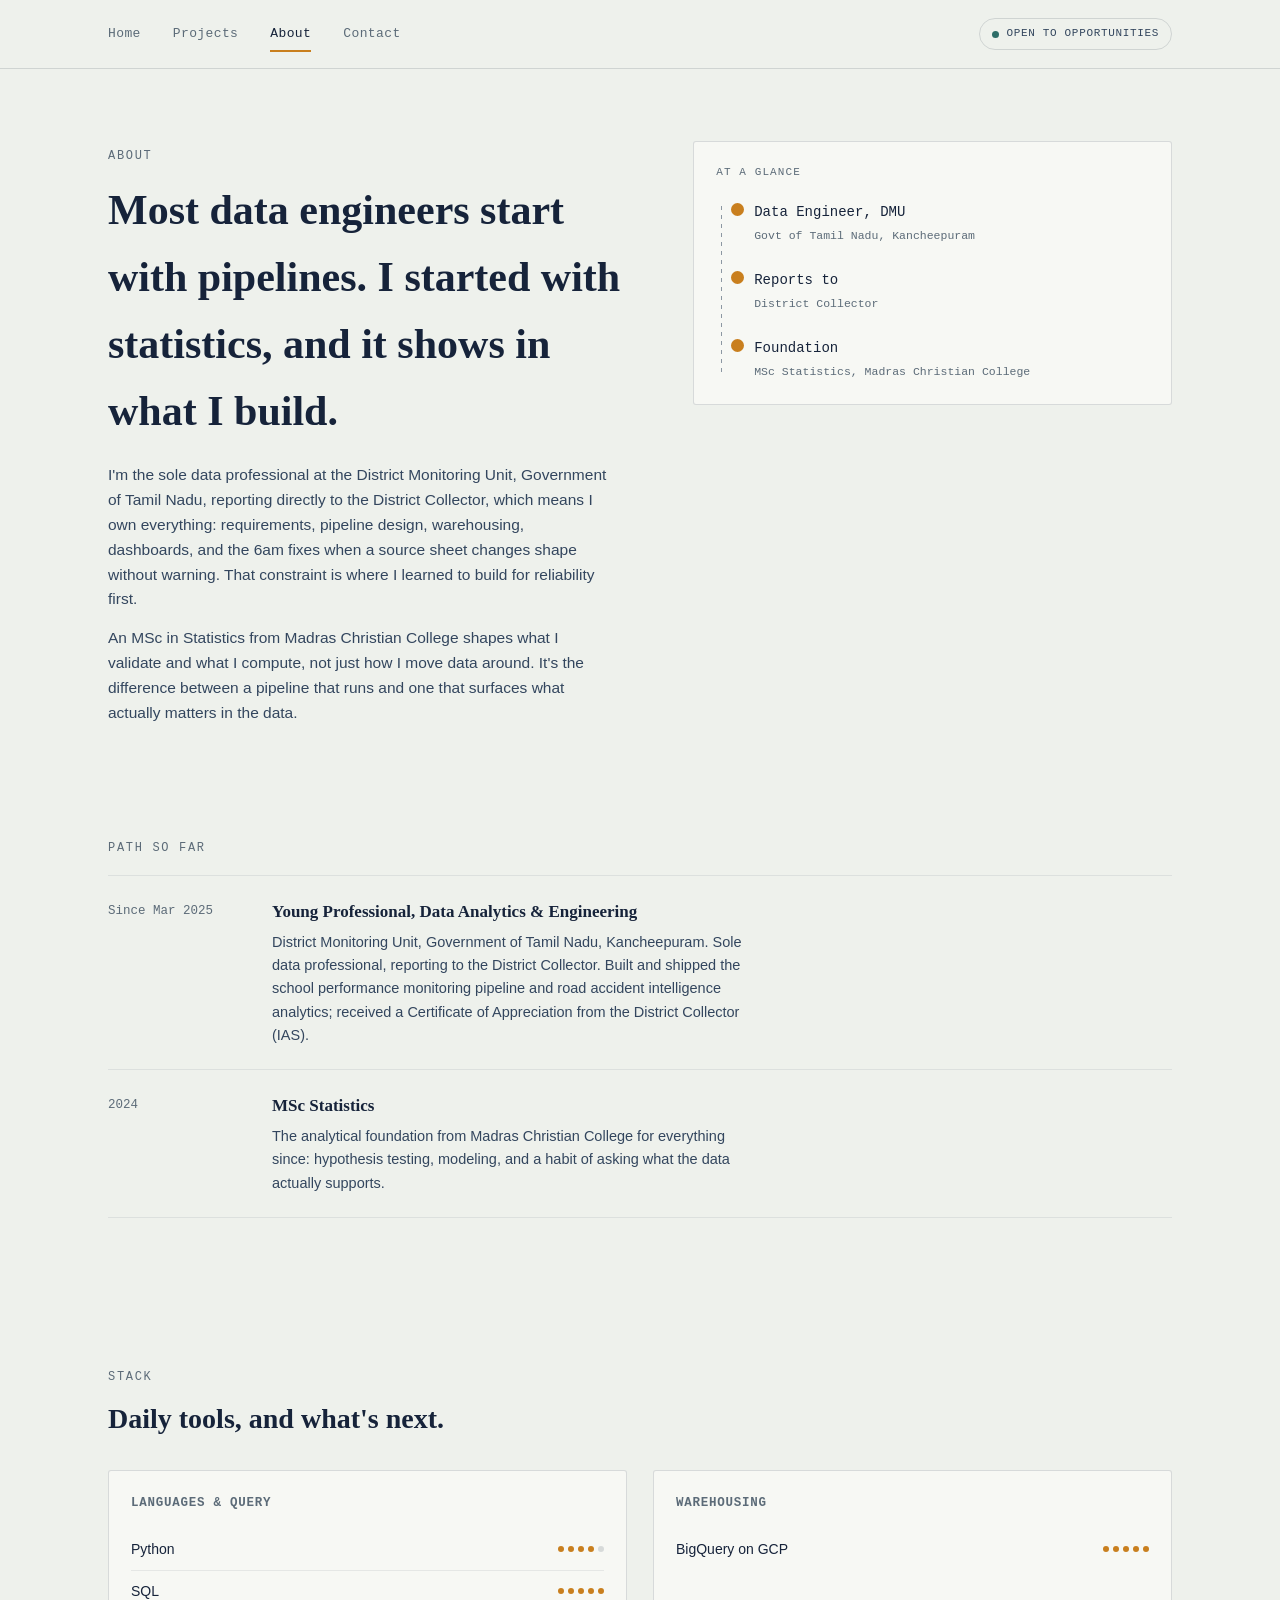
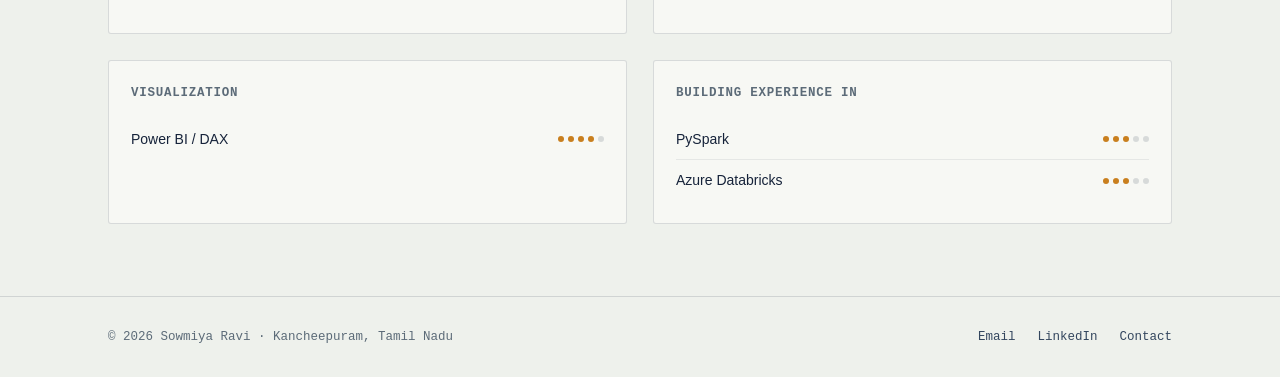
==== commit 5ebc0ebc: "Add files via upload" ====
--- a/about.html
+++ b/about.html
@@ -44,7 +44,6 @@
           <div class="trace-step on"><span class="t-name">Data Engineer, DMU</span><span class="t-meta">Govt of Tamil Nadu, Kancheepuram</span></div>
           <div class="trace-step on"><span class="t-name">Reports to</span><span class="t-meta">District Collector</span></div>
           <div class="trace-step on"><span class="t-name">Foundation</span><span class="t-meta">MSc Statistics, Madras Christian College</span></div>
-          <div class="trace-step on"><span class="t-name">Systems in production</span><span class="t-meta">3: monitoring pipeline, performance analysis, accident analytics</span></div>
         </div>
       </div>
     </div>
